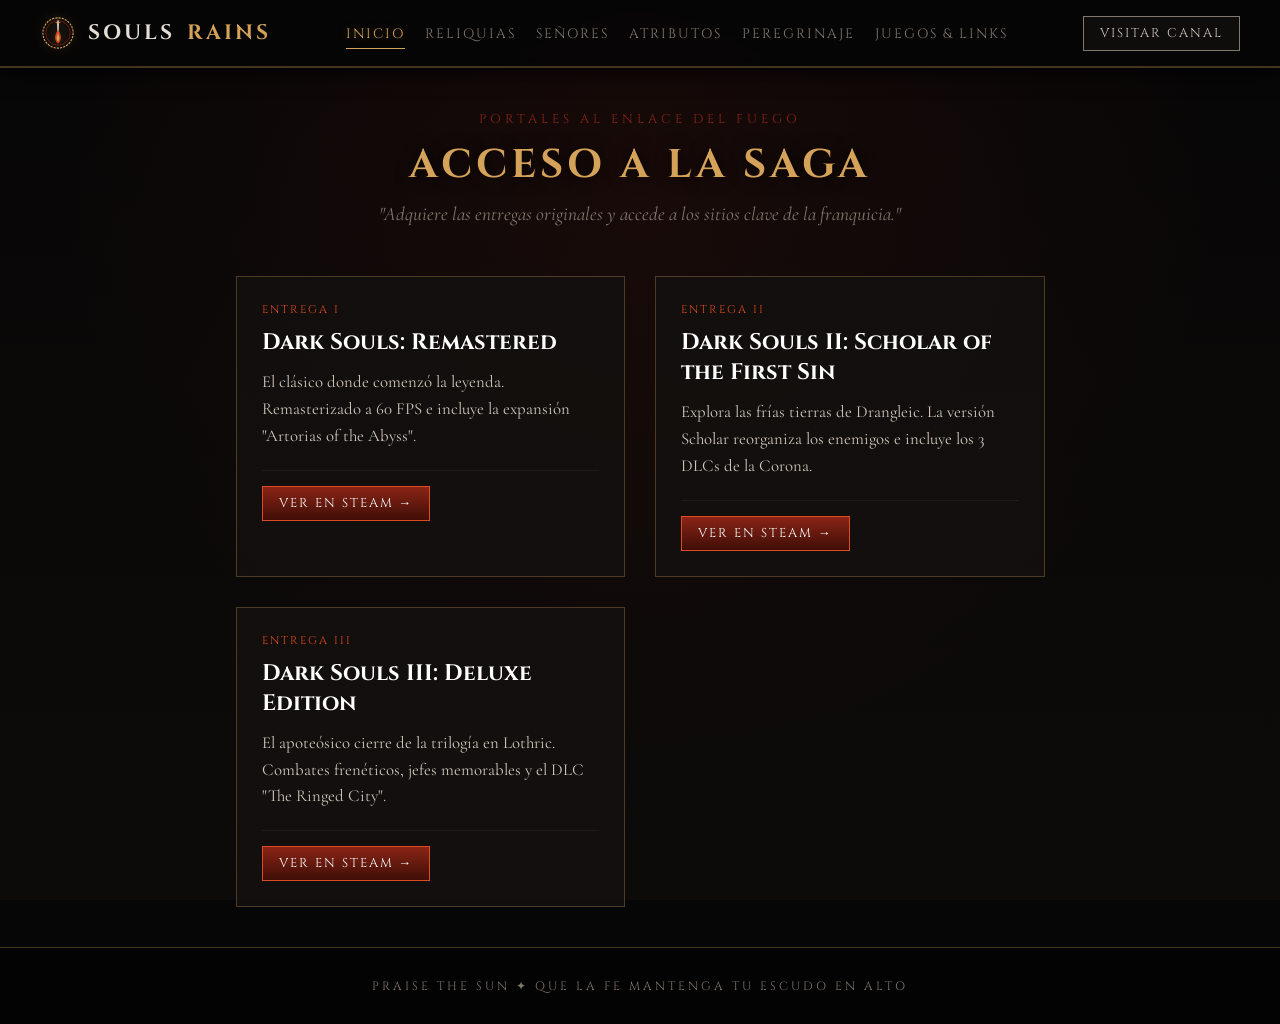
==== links.html @ bca75bc8 "Add files via upload" ====
<!DOCTYPE html>
<html lang="es">
<head>
  <meta charset="UTF-8" />
  <meta name="viewport" content="width=device-width, initial-scale=1.0" />
  <title>JUEGOS & LINKS // DARK SOULS ARCHIVES</title>
  <link rel="shortcut icon" href="img/pe.ico" type="image/x-icon">

  <link rel="preconnect" href="https://fonts.googleapis.com">
  <link rel="preconnect" href="https://fonts.gstatic.com" crossorigin>
  <link href="https://fonts.googleapis.com/css2?family=Cinzel:wght@400;600;700;900&family=Cormorant+Garamond:ital,wght@0,400;0,600;1,400&display=swap" rel="stylesheet">

  <link rel="stylesheet" href="style.css">
</head>
<body>

  <!-- HEADER IDÉNTICO PARA TODAS LAS PÁGINAS -->
  <header>
    <a href="index.html" class="logo">
      <svg class="header-icon" viewBox="0 0 100 100" xmlns="http://www.w3.org/2000/svg">
        <circle cx="50" cy="50" r="42" fill="none" stroke="#d4a359" stroke-width="3" stroke-dasharray="6,3"/>
        <circle cx="50" cy="50" r="34" fill="none" stroke="#8a2416" stroke-width="2"/>
        <path d="M50 12 L53 20 L51 68 L49 68 L47 20 Z" fill="#d1c7bd"/>
        <path d="M42 20 L58 20 L50 25 Z" fill="#d4a359"/>
        <path d="M50 42 C38 58, 40 72, 50 80 C60 72, 62 58, 50 42 Z" fill="#e04a1f" opacity="0.85"/>
        <path d="M50 52 C44 60, 45 68, 50 74 C55 68, 56 60, 50 52 Z" fill="#d4a359"/>
      </svg>
      SOULS<span>RAINS</span> 
    </a>

    <nav>
      <ul>
        <li><a href="index.html" class="active">Inicio</a></li>
        <li><a href="objetos.html">Reliquias</a></li>
        <li><a href="jefes.html">Señores</a></li>
        <li><a href="builds.html">Atributos</a></li>
        <li><a href="mapa.html">Peregrinaje</a></li>
        <li><a href="links.html">Juegos & Links</a></li>
      </ul>
    </nav>

    <div class="header-buttons">
      <!-- Cambia "TU_CANAL" por el nombre de tu canal -->
      <a href="https://www.youtube.com/@SoulsRain1" target="_blank" class="btn-ds btn-yt-secondary">Visitar Canal</a>
      
    </div>
  </header>

  <main class="container">
    <section class="page-header">
      <span class="badge-ds">PORTALES AL ENLACE DEL FUEGO</span>
      <h1 class="page-title">ACCESO A LA SAGA</h1>
      <p class="page-subtitle">"Adquiere las entregas originales y accede a los sitios clave de la franquicia."</p>
    </section>

    <div class="grid-cards">
      
      <!-- DARK SOULS 1 -->
      <div class="card">
        <span class="card-tag">ENTREGA I</span>
        <h3 class="card-title">Dark Souls: Remastered</h3>
        <p class="card-desc">El clásico donde comenzó la leyenda. Remasterizado a 60 FPS e incluye la expansión "Artorias of the Abyss".</p>
        <div class="card-meta">
          <a href="https://store.steampowered.com/app/570940/DARK_SOULS_REMASTERED/" target="_blank" class="btn-ds btn-yt-main">Ver en Steam →</a>
        </div>
      </div>

      <!-- DARK SOULS 2 -->
      <div class="card">
        <span class="card-tag">ENTREGA II</span>
        <h3 class="card-title">Dark Souls II: Scholar of the First Sin</h3>
        <p class="card-desc">Explora las frías tierras de Drangleic. La versión Scholar reorganiza los enemigos e incluye los 3 DLCs de la Corona.</p>
        <div class="card-meta">
          <a href="https://store.steampowered.com/app/335300/DARK_SOULS_II_Scholar_of_the_First_Sin/" target="_blank" class="btn-ds btn-yt-main">Ver en Steam →</a>
        </div>
      </div>

      <!-- DARK SOULS 3 -->
      <div class="card">
        <span class="card-tag">ENTREGA III</span>
        <h3 class="card-title">Dark Souls III: Deluxe Edition</h3>
        <p class="card-desc">El apoteósico cierre de la trilogía en Lothric. Combates frenéticos, jefes memorables y el DLC "The Ringed City".</p>
        <div class="card-meta">
          <a href="https://store.steampowered.com/app/374320/DARK_SOULS_III/" target="_blank" class="btn-ds btn-yt-main">Ver en Steam →</a>
        </div>
      </div>

    </div>
  </main>

  <footer>
    <p>PRAISE THE SUN ✦ QUE LA FE MANTENGA TU ESCUDO EN ALTO</p>
  </footer>

</body>
</html>
---- style.css ----
/* ==========================================
   ESTILOS GENERALES Y VARIABLES (DARK SOULS)
   ========================================== */
:root {
  --bg-main: #070606;
  --bg-card: rgba(18, 15, 14, 0.95);
  --gold-bonfire: #d4a359;
  --gold-glow: rgba(212, 163, 89, 0.4);
  --ember-bright: #e04a1f;
  --crimson-blood: #8a2416;
  --text-main: #d1c7bd;
  --text-muted: #80776d;
  --border-gothic: rgba(212, 163, 89, 0.3);
  --font-title: 'Cinzel', serif;
  --font-body: 'Cormorant Garamond', serif;
}

* {
  box-sizing: border-box;
  margin: 0;
  padding: 0;
}

body {
  background-color: var(--bg-main);
  color: var(--text-main);
  font-family: var(--font-body);
  background-image: 
    radial-gradient(circle at 50% 20%, rgba(138, 36, 22, 0.12) 0%, transparent 60%),
    linear-gradient(to bottom, #070606, #0d0b0a);
  background-attachment: fixed;
  min-height: 100vh;
  display: flex;
  flex-direction: column;
}

/* ==========================================
   HEADER & NAVEGACIÓN
   ========================================== */
header {
  background: rgba(7, 6, 6, 0.95);
  border-bottom: 2px solid var(--border-gothic);
  padding: 15px 40px;
  display: flex;
  justify-content: space-between;
  align-items: center;
  position: sticky;
  top: 0;
  z-index: 100;
  backdrop-filter: blur(5px);
  box-shadow: 0 4px 20px rgba(0, 0, 0, 0.8);
}

.logo {
  display: flex;
  align-items: center;
  gap: 12px;
  font-family: var(--font-title);
  font-weight: 700;
  font-size: 1.3rem;
  letter-spacing: 3px;
  color: #e6ded6;
  text-transform: uppercase;
  text-decoration: none;
}

.logo span {
  color: var(--gold-bonfire);
}

.header-icon {
  width: 36px;
  height: 36px;
  filter: drop-shadow(0 0 6px var(--gold-glow));
  transition: transform 0.3s ease, filter 0.3s ease;
}

.logo:hover .header-icon {
  transform: scale(1.1) rotate(5deg);
  filter: drop-shadow(0 0 12px rgba(224, 74, 31, 0.8));
}

nav ul {
  display: flex;
  list-style: none;
  gap: 20px;
}

nav a {
  color: var(--text-muted);
  text-decoration: none;
  font-family: var(--font-title);
  font-size: 0.85rem;
  letter-spacing: 2px;
  text-transform: uppercase;
  transition: color 0.3s ease;
  padding: 5px 0;
}

nav a:hover,
nav a.active {
  color: var(--gold-bonfire);
  text-shadow: 0 0 8px var(--gold-glow);
  border-bottom: 1px solid var(--gold-bonfire);
}

/* Botones permanentes de YouTube en el Header */
.header-buttons {
  display: flex;
  gap: 10px;
  align-items: center;
}

.btn-ds {
  font-family: var(--font-title);
  font-size: 0.8rem;
  letter-spacing: 2px;
  text-transform: uppercase;
  text-decoration: none;
  padding: 8px 16px;
  border: 1px solid var(--border-gothic);
  cursor: pointer;
  transition: all 0.3s ease;
  display: inline-block;
  text-align: center;
}

.btn-yt-secondary {
  background: rgba(18, 15, 14, 0.8);
  border-color: var(--text-muted);
  color: var(--text-main);
}

.btn-yt-secondary:hover {
  border-color: var(--gold-bonfire);
  color: var(--gold-bonfire);
  background: rgba(212, 163, 89, 0.1);
}

.btn-yt-main {
  background: linear-gradient(180deg, #8a2416, #400e07);
  border-color: var(--ember-bright);
  color: #fff;
}

.btn-yt-main:hover {
  background: var(--ember-bright);
  box-shadow: 0 0 15px rgba(224, 74, 31, 0.7);
}

/* ==========================================
   ESTRUCTURA Y CONTENIDO
   ========================================== */
.container {
  max-width: 1200px;
  margin: 40px auto;
  padding: 0 20px;
  flex: 1;
}

.page-header {
  text-align: center;
  margin-bottom: 50px;
}

.badge-ds {
  font-family: var(--font-title);
  color: var(--crimson-blood);
  font-size: 0.8rem;
  letter-spacing: 4px;
  text-transform: uppercase;
}

.page-title {
  font-family: var(--font-title);
  font-size: 2.5rem;
  color: var(--gold-bonfire);
  letter-spacing: 4px;
  margin: 10px 0;
  text-shadow: 0 0 15px rgba(0, 0, 0, 0.9);
}

.page-subtitle {
  font-size: 1.2rem;
  font-style: italic;
  color: var(--text-muted);
}

/* GRID Y TARJETAS */
.grid-cards {
  display: grid;
  grid-template-columns: repeat(auto-fit, minmax(300px, 1fr));
  gap: 30px;
}

.card {
  background: var(--bg-card);
  border: 1px solid var(--border-gothic);
  padding: 25px;
  position: relative;
  transition: transform 0.3s ease, border-color 0.3s ease, box-shadow 0.3s ease;
}

.card:hover {
  transform: translateY(-5px);
  border-color: var(--gold-bonfire);
  box-shadow: 0 10px 30px rgba(0,0,0,0.8), 0 0 15px var(--gold-glow);
}

.card-tag {
  font-family: var(--font-title);
  font-size: 0.7rem;
  color: var(--ember-bright);
  letter-spacing: 2px;
  display: block;
  margin-bottom: 10px;
}

.card-title {
  font-family: var(--font-title);
  font-size: 1.4rem;
  color: #fff;
  margin-bottom: 12px;
}

.card-desc {
  font-size: 1.05rem;
  line-height: 1.6;
  color: var(--text-main);
  margin-bottom: 20px;
}

.card-meta {
  border-top: 1px solid rgba(255, 255, 255, 0.05);
  padding-top: 15px;
  display: flex;
  justify-content: space-between;
  align-items: center;
  font-size: 0.85rem;
  color: var(--text-muted);
}

/* ==========================================
   TABLAS
   ========================================== */
.ds-table-wrapper {
  overflow-x: auto;
  border: 1px solid var(--border-gothic);
  background: var(--bg-card);
}

.ds-table {
  width: 100%;
  border-collapse: collapse;
  text-align: left;
}

.ds-table th {
  background: rgba(0, 0, 0, 0.8);
  font-family: var(--font-title);
  color: var(--gold-bonfire);
  padding: 15px 20px;
  font-size: 0.85rem;
  letter-spacing: 2px;
  border-bottom: 2px solid var(--border-gothic);
}

.ds-table td {
  padding: 15px 20px;
  border-bottom: 1px solid rgba(212, 163, 89, 0.1);
  font-size: 1.05rem;
}

.ds-table tr:hover {
  background: rgba(212, 163, 89, 0.05);
}

.item-name {
  color: #fff;
  font-family: var(--font-title);
  font-size: 0.95rem;
}

/* ==========================================
   FOOTER
   ========================================== */
footer {
  text-align: center;
  padding: 30px;
  border-top: 1px solid var(--border-gothic);
  font-family: var(--font-title);
  font-size: 0.75rem;
  letter-spacing: 3px;
  color: var(--text-muted);
  background: #040303;
  margin-top: auto;
}

@media (max-width: 900px) {
  header {
    flex-direction: column;
    gap: 15px;
  }
}
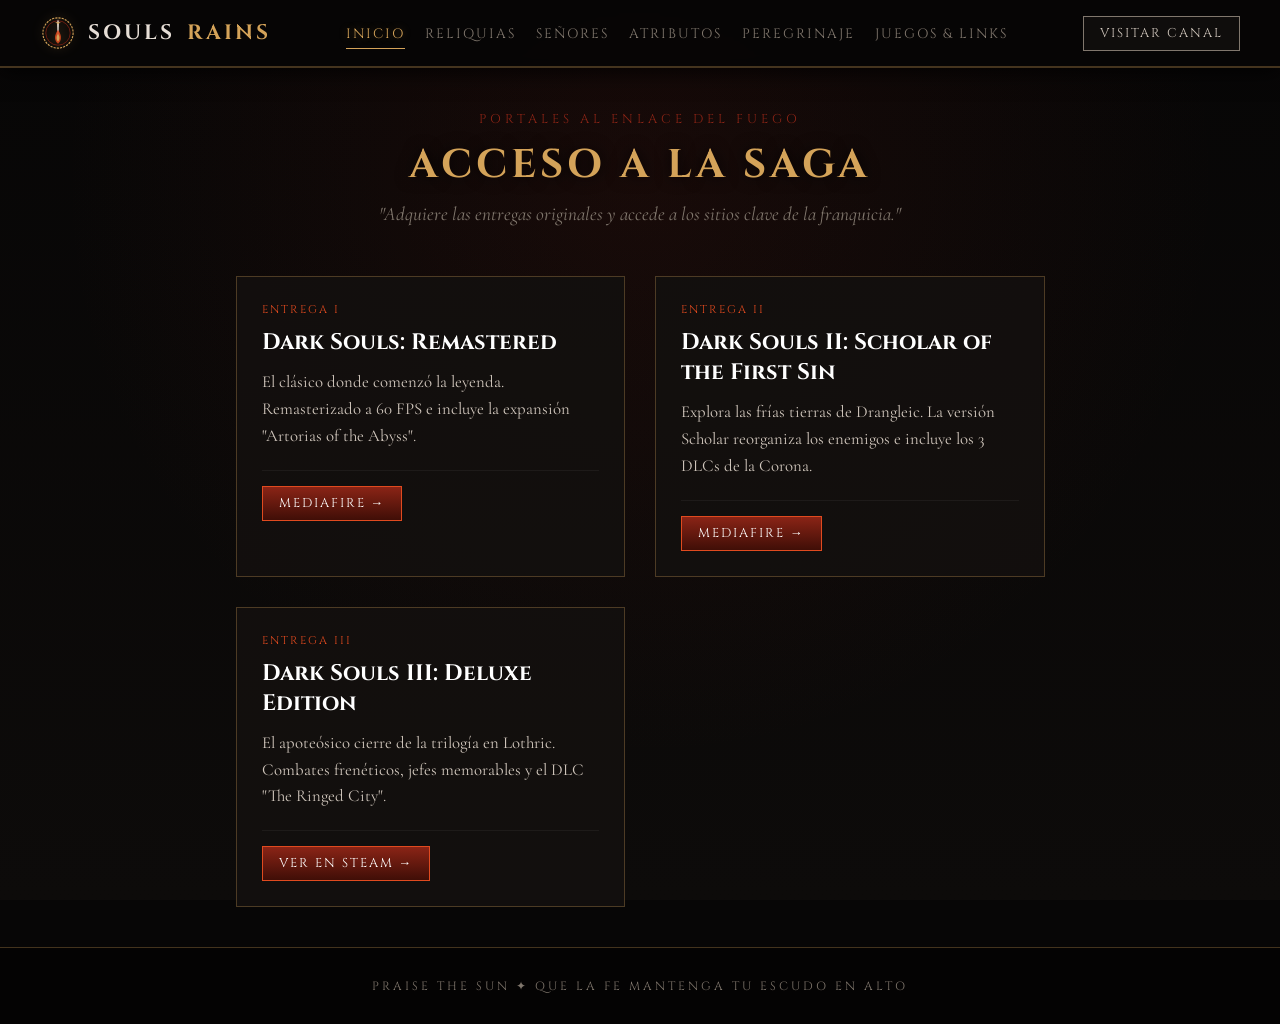
==== commit fdde1454: "Update links.html" ====
--- a/links.html
+++ b/links.html
@@ -61,7 +61,7 @@
         <h3 class="card-title">Dark Souls: Remastered</h3>
         <p class="card-desc">El clásico donde comenzó la leyenda. Remasterizado a 60 FPS e incluye la expansión "Artorias of the Abyss".</p>
         <div class="card-meta">
-          <a href="https://store.steampowered.com/app/570940/DARK_SOULS_REMASTERED/" target="_blank" class="btn-ds btn-yt-main">Ver en Steam →</a>
+          <a href="https://www.mediafire.com/file/nvyjcdrxl53ntg3/DRKSORG-www.fullzgames.com.rar/file: dark souls 1" target="_blank" class="btn-ds btn-yt-main">Mediafire →</a>
         </div>
       </div>
 
@@ -71,7 +71,7 @@
         <h3 class="card-title">Dark Souls II: Scholar of the First Sin</h3>
         <p class="card-desc">Explora las frías tierras de Drangleic. La versión Scholar reorganiza los enemigos e incluye los 3 DLCs de la Corona.</p>
         <div class="card-meta">
-          <a href="https://store.steampowered.com/app/335300/DARK_SOULS_II_Scholar_of_the_First_Sin/" target="_blank" class="btn-ds btn-yt-main">Ver en Steam →</a>
+          <a href="https://www.mediafire.com/file/7zypnqwhrx229ya/Dark_Souls_2_-_RanDyso.rar/file: dark souls 2" target="_blank" class="btn-ds btn-yt-main">Mediafire →</a>
         </div>
       </div>
 
@@ -93,4 +93,4 @@
   </footer>
 
 </body>
-</html>+</html>
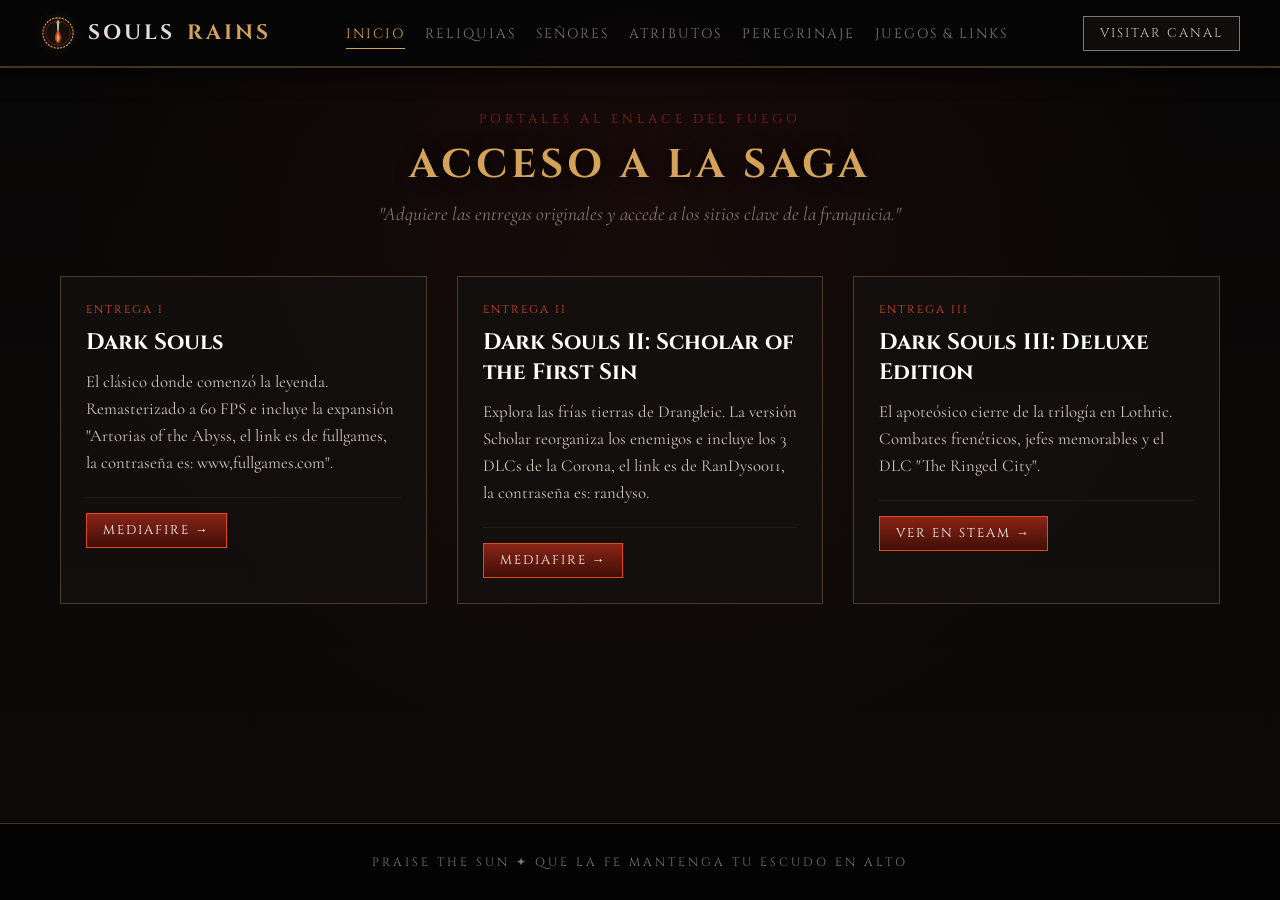
==== commit d4bc6340: "Update links.html" ====
--- a/links.html
+++ b/links.html
@@ -58,8 +58,8 @@
       <!-- DARK SOULS 1 -->
       <div class="card">
         <span class="card-tag">ENTREGA I</span>
-        <h3 class="card-title">Dark Souls: Remastered</h3>
-        <p class="card-desc">El clásico donde comenzó la leyenda. Remasterizado a 60 FPS e incluye la expansión "Artorias of the Abyss".</p>
+        <h3 class="card-title">Dark Souls</h3>
+        <p class="card-desc">El clásico donde comenzó la leyenda. Remasterizado a 60 FPS e incluye la expansión "Artorias of the Abyss, el link es de fullgames, la contraseña es: www,fullgames.com".</p>
         <div class="card-meta">
           <a href="https://www.mediafire.com/file/nvyjcdrxl53ntg3/DRKSORG-www.fullzgames.com.rar/file: dark souls 1" target="_blank" class="btn-ds btn-yt-main">Mediafire →</a>
         </div>
@@ -69,7 +69,7 @@
       <div class="card">
         <span class="card-tag">ENTREGA II</span>
         <h3 class="card-title">Dark Souls II: Scholar of the First Sin</h3>
-        <p class="card-desc">Explora las frías tierras de Drangleic. La versión Scholar reorganiza los enemigos e incluye los 3 DLCs de la Corona.</p>
+        <p class="card-desc">Explora las frías tierras de Drangleic. La versión Scholar reorganiza los enemigos e incluye los 3 DLCs de la Corona, el link es de RanDyso011, la contraseña es: randyso.</p>
         <div class="card-meta">
           <a href="https://www.mediafire.com/file/7zypnqwhrx229ya/Dark_Souls_2_-_RanDyso.rar/file: dark souls 2" target="_blank" class="btn-ds btn-yt-main">Mediafire →</a>
         </div>
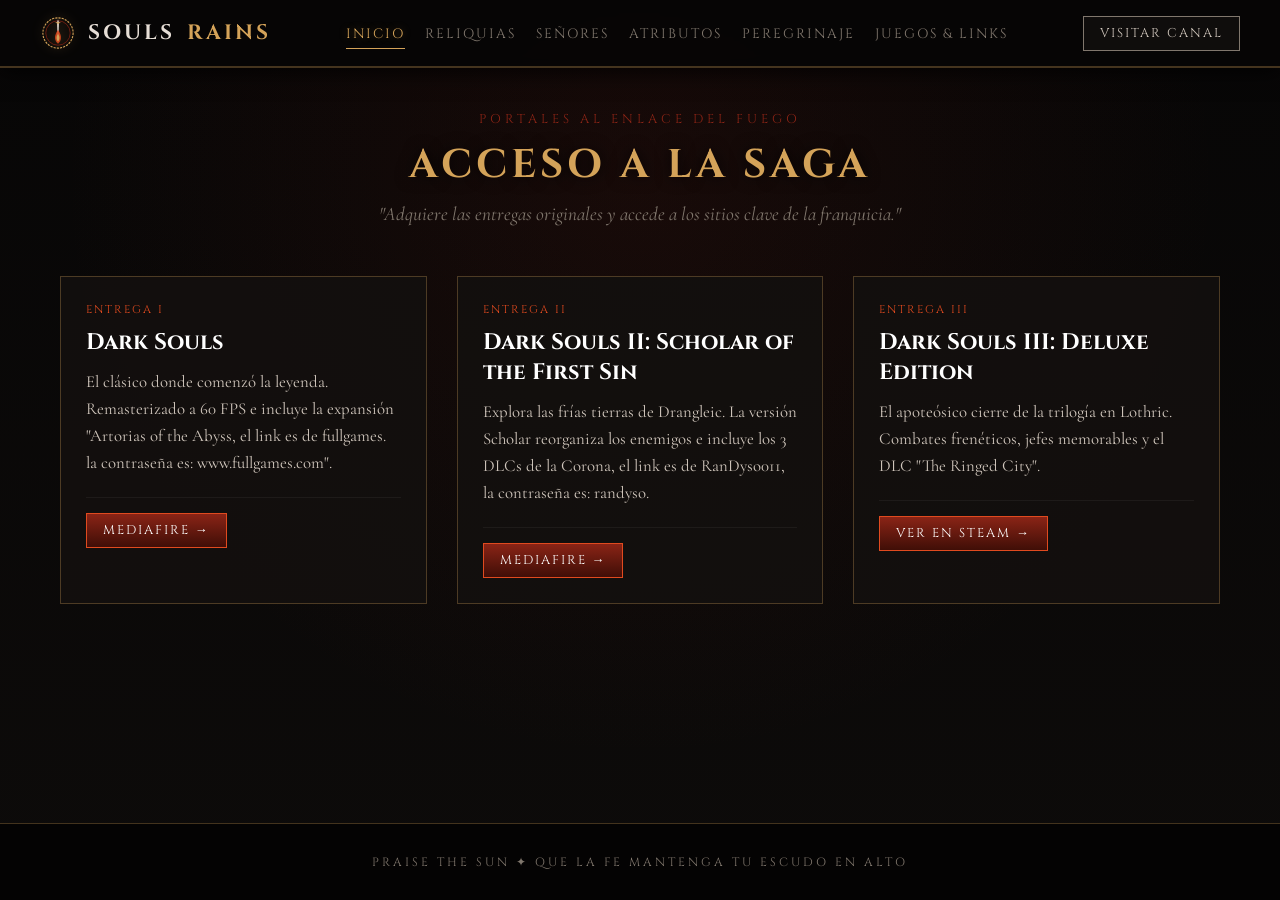
==== commit 61928c7b: "Fix HTML encoding issues in links.html" ====
--- a/links.html
+++ b/links.html
@@ -59,7 +59,7 @@
       <div class="card">
         <span class="card-tag">ENTREGA I</span>
         <h3 class="card-title">Dark Souls</h3>
-        <p class="card-desc">El clásico donde comenzó la leyenda. Remasterizado a 60 FPS e incluye la expansión "Artorias of the Abyss, el link es de fullgames, la contraseña es: www,fullgames.com".</p>
+        <p class="card-desc">El clásico donde comenzó la leyenda. Remasterizado a 60 FPS e incluye la expansión "Artorias of the Abyss, el link es de fullgames. la contraseña es: www.fullgames.com".</p>
         <div class="card-meta">
           <a href="https://www.mediafire.com/file/nvyjcdrxl53ntg3/DRKSORG-www.fullzgames.com.rar/file: dark souls 1" target="_blank" class="btn-ds btn-yt-main">Mediafire →</a>
         </div>
